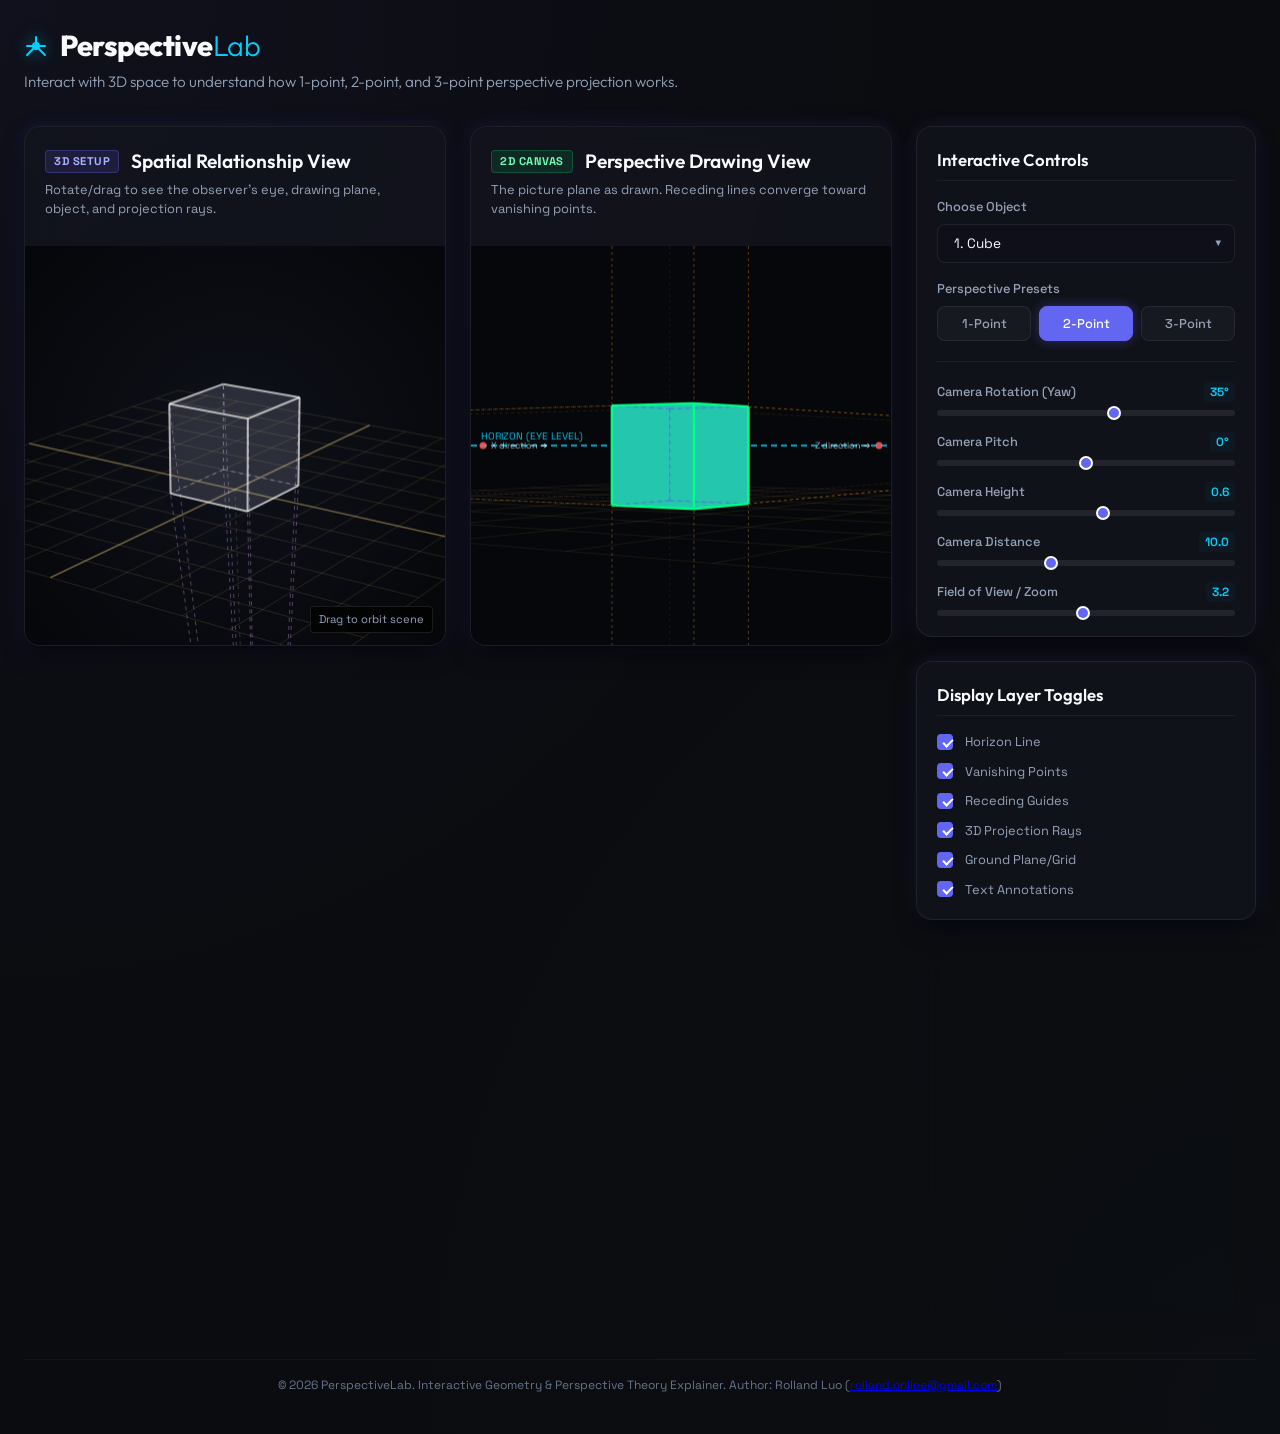
==== index.html @ 4de65877 "Initial commit of PerspectiveLab with ground-level reference updates" ====
<!DOCTYPE html>
<html lang="en">
<head>
  <meta charset="UTF-8">
  <meta name="viewport" content="width=device-width, initial-scale=1.0">
  <title>Interactive Perspective Drawing Explainer</title>
  <!-- Google Fonts -->
  <link rel="preconnect" href="https://fonts.googleapis.com">
  <link rel="preconnect" href="https://fonts.gstatic.com" crossorigin>
  <link href="https://fonts.googleapis.com/css2?family=Space+Grotesk:wght@400;500;700&family=Outfit:wght@300;400;600;800&display=swap" rel="stylesheet">
  <!-- Stylesheets -->
  <link rel="stylesheet" href="styles.css?v=10">
</head>
<body>
  <div class="app-container">
    <header class="app-header">
      <div class="header-logo">
        <svg width="24" height="24" viewBox="0 0 24 24" fill="none" xmlns="http://www.w3.org/2000/svg">
          <path d="M21 21L12 12M12 12L3 21M12 12V3M12 12H21M12 12H3" stroke="currentColor" stroke-width="2" stroke-linecap="round"/>
          <circle cx="12" cy="12" r="3" stroke="currentColor" stroke-width="2"/>
        </svg>
        <h1>Perspective<span>Lab</span></h1>
      </div>
      <p class="header-subtitle">Interact with 3D space to understand how 1-point, 2-point, and 3-point perspective projection works.</p>
    </header>

    <main class="app-layout">
      <!-- Visualizer Section -->
      <section class="visualizer-container">
        <!-- 3D Scene Viewer Card -->
        <div class="card canvas-card" id="setup-card">
          <div class="card-header">
            <div class="card-title-group">
              <span class="badge badge-primary">3D Setup</span>
              <h2>Spatial Relationship View</h2>
            </div>
            <p class="card-description">Rotate/drag to see the observer's eye, drawing plane, object, and projection rays.</p>
          </div>
          <div class="canvas-wrapper">
            <canvas id="setup-canvas"></canvas>
            <div class="canvas-overlay-hint">Drag to orbit scene</div>
          </div>
        </div>

        <!-- 2D Projected Canvas Card -->
        <div class="card canvas-card" id="perspective-card">
          <div class="card-header">
            <div class="card-title-group">
              <span class="badge badge-success">2D Canvas</span>
              <h2>Perspective Drawing View</h2>
            </div>
            <p class="card-description">The picture plane as drawn. Receding lines converge toward vanishing points.</p>
          </div>
          <div class="canvas-wrapper">
            <canvas id="perspective-canvas"></canvas>
          </div>
        </div>
      </section>

      <!-- Sidebar Controls Section -->
      <aside class="controls-sidebar">
        <!-- Configuration Card -->
        <div class="card">
          <h3>Interactive Controls</h3>
          
          <!-- Object Selection -->
          <div class="control-group">
            <label for="object-select">Choose Object</label>
            <div class="select-wrapper">
              <select id="object-select">
                <option value="cube" selected>1. Cube</option>
                <option value="chair">2. Armchair</option>
                <option value="house">3. Simplified House</option>
                <option value="column">4. Cylinder</option>
                <option value="triPrism">5. Prism</option>
                <option value="railroad">6. Railroad Track</option>
                <option value="stairs">7. Staircase</option>
              </select>
            </div>
          </div>

          <!-- Presets -->
          <div class="control-group">
            <label>Perspective Presets</label>
            <div class="button-grid">
              <button id="btn-1pt" class="btn btn-preset active">1-Point</button>
              <button id="btn-2pt" class="btn btn-preset">2-Point</button>
              <button id="btn-3pt" class="btn btn-preset">3-Point</button>
            </div>
          </div>

          <hr class="divider">

          <!-- Camera Adjustments -->
          <div class="control-group">
            <div class="slider-header">
              <label for="slider-yaw">Camera Rotation (Yaw)</label>
              <span class="slider-val" id="val-yaw">0°</span>
            </div>
            <input type="range" id="slider-yaw" min="-180" max="180" value="0" step="1">
          </div>

          <div class="control-group">
            <div class="slider-header">
              <label for="slider-pitch">Camera Pitch</label>
              <span class="slider-val" id="val-pitch">0°</span>
            </div>
            <input type="range" id="slider-pitch" min="-85" max="85" value="0" step="1">
          </div>

          <div class="control-group">
            <div class="slider-header">
              <label for="slider-height">Camera Height</label>
              <span class="slider-val" id="val-height">1.0</span>
            </div>
            <input type="range" id="slider-height" min="-5" max="5" value="1.0" step="0.1">
          </div>

          <div class="control-group">
            <div class="slider-header">
              <label for="slider-distance">Camera Distance</label>
              <span class="slider-val" id="val-distance">12.0</span>
            </div>
            <input type="range" id="slider-distance" min="1" max="25" value="12.0" step="0.5">
          </div>

          <div class="control-group">
            <div class="slider-header">
              <label for="slider-fov">Field of View / Zoom</label>
              <span class="slider-val" id="val-fov">3.0</span>
            </div>
            <input type="range" id="slider-fov" min="0.5" max="6.0" value="3.0" step="0.1">
          </div>
        </div>

        <!-- Visibility Toggles -->
        <div class="card">
          <h3>Display Layer Toggles</h3>
          
          <div class="checkbox-grid">
            <label class="checkbox-label">
              <input type="checkbox" id="chk-horizon" checked>
              <span class="checkbox-custom horizon"></span>
              Horizon Line
            </label>

            <label class="checkbox-label">
              <input type="checkbox" id="chk-vanishing" checked>
              <span class="checkbox-custom vanishing"></span>
              Vanishing Points
            </label>

            <label class="checkbox-label">
              <input type="checkbox" id="chk-orthogonals" checked>
              <span class="checkbox-custom orthogonals"></span>
              Receding Guides
            </label>

            <label class="checkbox-label">
              <input type="checkbox" id="chk-rays" checked>
              <span class="checkbox-custom rays"></span>
              3D Projection Rays
            </label>

            <label class="checkbox-label">
              <input type="checkbox" id="chk-ground" checked>
              <span class="checkbox-custom ground"></span>
              Ground Plane/Grid
            </label>

            <label class="checkbox-label">
              <input type="checkbox" id="chk-labels" checked>
              <span class="checkbox-custom labels"></span>
              Text Annotations
            </label>
          </div>
        </div>

        <!-- Concept Explainer Card -->
        <div class="card highlight-card" id="explainer-card">
          <div class="explainer-mode-badge" id="explainer-type-badge">2-Point Perspective</div>
          <h4 id="explainer-title">Two-Point Perspective</h4>
          <p id="explainer-text" class="explainer-description">
            Looking at the object from an angle while the camera remains level creates two vanishing points on the horizon line. Vertical lines remain parallel.
          </p>
          <div class="legend-box">
            <div class="legend-item"><span class="color-dot horizon-dot"></span> Horizon Line (Eye Level)</div>
            <div class="legend-item"><span class="color-dot vanishing-dot"></span> Vanishing Points (V1, V2, V3)</div>
            <div class="legend-item"><span class="color-dot orthogonals-dot"></span> Receding Orthogonals</div>
            <div class="legend-item"><span class="color-dot wireframe-dot"></span> Visible Surfaces & Edges (Front)</div>
            <div class="legend-item"><span class="color-dot hidden-dot"></span> Hidden Surfaces & Edges (Back)</div>
            <div class="legend-item"><span class="color-dot rays-dot"></span> Sight Rays (3D view)</div>
          </div>
        </div>
      </aside>
    </main>

    <footer class="app-footer">
      <p>&copy; 2026 PerspectiveLab. Interactive Geometry & Perspective Theory Explainer. Author: Rolland Luo (<a href="mailto:rolland.online@gmail.com">rolland.online@gmail.com</a>)</p>
    </footer>
  </div>

  <!-- Javascript Core -->
  <script src="app.js?v=20"></script>
</body>
</html>
---- styles.css ----
/* Theme and Variable Definitions */
:root {
  --bg-color: #0b0c10;
  --bg-grid: #13151f;
  --card-bg: rgba(20, 22, 32, 0.65);
  --card-border: rgba(255, 255, 255, 0.07);
  --text-primary: #f8fafc;
  --text-secondary: #94a3b8;
  --text-muted: #64748b;
  
  --primary: #6366f1;
  --primary-hover: #4f46e5;
  --primary-glow: rgba(99, 102, 241, 0.35);
  
  /* Feature Colors (matching implementation_plan.md) */
  --color-horizon: #00d2ff;
  --color-vanishing: #ff5e62;
  --color-orthogonals: #ff9f1c;
  --color-wireframe: #00ff87;
  --color-rays: #e0aaff;
  --color-ground: #ffd97d;
  --color-labels: #ffffff;
  
  --font-display: 'Outfit', -apple-system, BlinkMacSystemFont, "Segoe UI", Roboto, sans-serif;
  --font-sans: 'Space Grotesk', -apple-system, BlinkMacSystemFont, "Segoe UI", Roboto, sans-serif;
  
  --transition-fast: 0.15s ease;
  --transition-normal: 0.25s ease;
  
  --shadow-lg: 0 10px 25px -5px rgba(0, 0, 0, 0.5), 0 8px 10px -6px rgba(0, 0, 0, 0.5);
  --shadow-glow: 0 0 20px rgba(99, 102, 241, 0.15);
}

/* Reset & Core Styles */
* {
  box-sizing: border-box;
  margin: 0;
  padding: 0;
}

body {
  background-color: var(--bg-color);
  background-image: 
    radial-gradient(at 0% 0%, rgba(99, 102, 241, 0.05) 0px, transparent 50%),
    radial-gradient(at 100% 100%, rgba(29, 78, 88, 0.03) 0px, transparent 50%);
  color: var(--text-primary);
  font-family: var(--font-sans);
  line-height: 1.5;
  min-height: 100vh;
  overflow-x: hidden;
}

/* Scrollbars */
::-webkit-scrollbar {
  width: 8px;
  height: 8px;
}
::-webkit-scrollbar-track {
  background: rgba(255, 255, 255, 0.02);
}
::-webkit-scrollbar-thumb {
  background: rgba(255, 255, 255, 0.15);
  border-radius: 4px;
}
::-webkit-scrollbar-thumb:hover {
  background: rgba(255, 255, 255, 0.25);
}

/* App Layout */
.app-container {
  display: flex;
  flex-direction: column;
  min-height: 100vh;
  padding: 1.5rem;
  max-width: 1700px;
  margin: 0 auto;
  gap: 1.5rem;
}

/* Header */
.app-header {
  display: flex;
  flex-direction: column;
  gap: 0.25rem;
  padding-bottom: 0.5rem;
}

.header-logo {
  display: flex;
  align-items: center;
  gap: 0.75rem;
  color: var(--primary);
}

.header-logo svg {
  color: var(--color-horizon);
  filter: drop-shadow(0 0 8px rgba(0, 210, 255, 0.5));
  animation: logo-glow 3s infinite alternate;
}

@keyframes logo-glow {
  0% { filter: drop-shadow(0 0 4px rgba(0, 210, 255, 0.3)); }
  100% { filter: drop-shadow(0 0 10px rgba(0, 210, 255, 0.8)); }
}

.header-logo h1 {
  font-family: var(--font-display);
  font-size: 1.8rem;
  font-weight: 800;
  letter-spacing: -0.5px;
  color: var(--text-primary);
}

.header-logo h1 span {
  color: var(--color-horizon);
  font-weight: 300;
}

.header-subtitle {
  font-family: var(--font-display);
  font-size: 0.95rem;
  color: var(--text-secondary);
  font-weight: 300;
  max-width: 800px;
}

/* Main Layout Grid */
.app-layout {
  display: grid;
  grid-template-columns: 1fr 340px;
  gap: 1.5rem;
  align-items: start;
  flex: 1;
}

@media (max-width: 1200px) {
  .app-layout {
    grid-template-columns: 1fr;
  }
}

/* Visualizer (Canvases) */
.visualizer-container {
  display: grid;
  grid-template-columns: 1fr;
  gap: 1.5rem;
}

@media (min-width: 850px) {
  .visualizer-container {
    grid-template-columns: 1fr 1fr;
  }
}

/* Card Styling (Glassmorphism) */
.card {
  background: var(--card-bg);
  border: 1px solid var(--card-border);
  border-radius: 16px;
  padding: 1.25rem;
  backdrop-filter: blur(12px);
  -webkit-backdrop-filter: blur(12px);
  box-shadow: var(--shadow-lg), var(--shadow-glow);
  display: flex;
  flex-direction: column;
  gap: 1rem;
}

.canvas-card {
  padding: 0;
  overflow: hidden;
  height: 520px;
  display: flex;
  flex-direction: column;
  border: 1px solid rgba(255, 255, 255, 0.05);
}

.card-header {
  padding: 1.25rem 1.25rem 0.75rem 1.25rem;
}

.card-title-group {
  display: flex;
  align-items: center;
  gap: 0.75rem;
  margin-bottom: 0.25rem;
}

.card-header h2 {
  font-family: var(--font-display);
  font-size: 1.2rem;
  font-weight: 600;
}

.card-description {
  font-size: 0.8rem;
  color: var(--text-secondary);
}

/* Badges */
.badge {
  font-size: 0.7rem;
  text-transform: uppercase;
  font-weight: 700;
  letter-spacing: 0.5px;
  padding: 0.15rem 0.5rem;
  border-radius: 4px;
}

.badge-primary {
  background: rgba(99, 102, 241, 0.15);
  color: #a5b4fc;
  border: 1px solid rgba(99, 102, 241, 0.3);
}

.badge-success {
  background: rgba(0, 255, 135, 0.1);
  color: #6effb0;
  border: 1px solid rgba(0, 255, 135, 0.2);
}

/* Canvas Wrapper & Aspect Ratio */
.canvas-wrapper {
  flex: 1;
  position: relative;
  background: #06070a;
  display: flex;
  align-items: center;
  justify-content: center;
  min-height: 0; /* Important for flex child sizing */
}

canvas {
  width: 100%;
  height: 100%;
  display: block;
}

.canvas-overlay-hint {
  position: absolute;
  bottom: 12px;
  right: 12px;
  background: rgba(0, 0, 0, 0.7);
  border: 1px solid rgba(255, 255, 255, 0.1);
  padding: 4px 8px;
  border-radius: 4px;
  font-size: 0.7rem;
  color: var(--text-secondary);
  pointer-events: none;
  backdrop-filter: blur(4px);
}

/* Sidebar Controls */
.controls-sidebar {
  display: flex;
  flex-direction: column;
  gap: 1.5rem;
}

h3 {
  font-family: var(--font-display);
  font-size: 1.05rem;
  font-weight: 600;
  color: var(--text-primary);
  border-bottom: 1px solid rgba(255, 255, 255, 0.05);
  padding-bottom: 0.5rem;
}

/* Form Controls */
.control-group {
  display: flex;
  flex-direction: column;
  gap: 0.5rem;
}

.control-group label {
  font-size: 0.8rem;
  font-weight: 500;
  color: var(--text-secondary);
}

/* Dropdown Select styling */
.select-wrapper {
  position: relative;
}

select {
  width: 100%;
  background: rgba(15, 17, 26, 0.8);
  border: 1px solid var(--card-border);
  border-radius: 8px;
  padding: 0.6rem 1rem;
  color: var(--text-primary);
  font-family: var(--font-sans);
  font-size: 0.85rem;
  appearance: none;
  cursor: pointer;
  outline: none;
  transition: border-color var(--transition-fast);
}

select:focus {
  border-color: var(--primary);
}

.select-wrapper::after {
  content: '▼';
  font-size: 0.6rem;
  color: var(--text-secondary);
  position: absolute;
  right: 12px;
  top: 50%;
  transform: translateY(-50%);
  pointer-events: none;
}

/* Buttons and Preset Grid */
.button-grid {
  display: grid;
  grid-template-columns: repeat(3, 1fr);
  gap: 0.5rem;
}

.btn {
  background: rgba(255, 255, 255, 0.03);
  border: 1px solid var(--card-border);
  color: var(--text-secondary);
  padding: 0.5rem;
  border-radius: 8px;
  cursor: pointer;
  font-family: var(--font-sans);
  font-size: 0.8rem;
  font-weight: 500;
  transition: all var(--transition-fast);
  outline: none;
}

.btn:hover {
  background: rgba(255, 255, 255, 0.08);
  color: var(--text-primary);
  border-color: rgba(255, 255, 255, 0.15);
}

.btn-preset.active {
  background: var(--primary);
  border-color: var(--primary);
  color: white;
  box-shadow: 0 0 12px var(--primary-glow);
}

.divider {
  border: 0;
  height: 1px;
  background: rgba(255, 255, 255, 0.06);
  margin: 0.25rem 0;
}

/* Slider Controls */
.slider-header {
  display: flex;
  justify-content: space-between;
  align-items: center;
}

.slider-val {
  font-size: 0.75rem;
  font-weight: 600;
  color: var(--color-horizon);
  background: rgba(0, 110, 155, 0.08);
  padding: 1px 6px;
  border-radius: 4px;
}

/* Custom Range Inputs */
input[type="range"] {
  -webkit-appearance: none;
  width: 100%;
  height: 6px;
  background: rgba(255, 255, 255, 0.08);
  border-radius: 3px;
  outline: none;
  cursor: pointer;
}

input[type="range"]::-webkit-slider-thumb {
  -webkit-appearance: none;
  width: 14px;
  height: 14px;
  border-radius: 50%;
  background: var(--primary);
  border: 2px solid #fff;
  cursor: pointer;
  transition: transform var(--transition-fast);
}

input[type="range"]::-webkit-slider-thumb:hover {
  transform: scale(1.25);
  background: var(--color-horizon);
}

/* Checkbox Toggle Grid */
.checkbox-grid {
  display: grid;
  grid-template-columns: 1fr;
  gap: 0.65rem;
}

.checkbox-label {
  display: flex;
  align-items: center;
  gap: 0.75rem;
  font-size: 0.8rem;
  color: var(--text-secondary);
  cursor: pointer;
  user-select: none;
}

.checkbox-label input {
  position: absolute;
  opacity: 0;
  cursor: pointer;
  height: 0;
  width: 0;
}

.checkbox-custom {
  position: relative;
  height: 16px;
  width: 16px;
  background-color: rgba(255, 255, 255, 0.04);
  border: 1px solid var(--card-border);
  border-radius: 4px;
  transition: all var(--transition-fast);
}

.checkbox-label:hover .checkbox-custom {
  background-color: rgba(255, 255, 255, 0.1);
  border-color: rgba(255, 255, 255, 0.2);
}

.checkbox-label input:checked ~ .checkbox-custom {
  background-color: var(--primary);
  border-color: var(--primary);
}

/* Individual Checkbox Colored Icons */
.checkbox-label input:checked ~ .checkbox-custom::after {
  content: "";
  position: absolute;
  display: block;
  left: 5px;
  top: 2px;
  width: 4px;
  height: 8px;
  border: solid white;
  border-width: 0 2px 2px 0;
  transform: rotate(45deg);
}

/* Apply feature color accents to toggle checkboxes */
.checkbox-custom.horizon { border-left: 3px solid var(--color-horizon); }
.checkbox-custom.vanishing { border-left: 3px solid var(--color-vanishing); }
.checkbox-custom.orthogonals { border-left: 3px solid var(--color-orthogonals); }
.checkbox-custom.rays { border-left: 3px solid var(--color-rays); }
.checkbox-custom.ground { border-left: 3px solid var(--color-ground); }
.checkbox-custom.labels { border-left: 3px solid var(--color-labels); }

/* Highlight Card & Legend */
.highlight-card {
  border-left: 4px solid var(--primary);
  background: linear-gradient(135deg, rgba(99, 102, 241, 0.06) 0%, rgba(20, 22, 32, 0.6) 100%);
  gap: 0.75rem;
}

.explainer-mode-badge {
  align-self: flex-start;
  font-size: 0.65rem;
  font-weight: 700;
  background: var(--primary);
  color: #fff;
  padding: 0.15rem 0.5rem;
  border-radius: 4px;
  letter-spacing: 0.5px;
  text-transform: uppercase;
  box-shadow: 0 0 10px rgba(99, 102, 241, 0.3);
}

.highlight-card h4 {
  font-family: var(--font-display);
  font-size: 1rem;
  font-weight: 600;
}

.explainer-description {
  font-size: 0.8rem;
  color: var(--text-secondary);
  line-height: 1.4;
}

.legend-box {
  display: flex;
  flex-direction: column;
  gap: 0.4rem;
  background: rgba(0, 0, 0, 0.2);
  padding: 0.6rem;
  border-radius: 8px;
  border: 1px solid rgba(255, 255, 255, 0.03);
}

.legend-item {
  display: flex;
  align-items: center;
  gap: 0.5rem;
  font-size: 0.75rem;
  color: var(--text-secondary);
}

.color-dot {
  width: 8px;
  height: 8px;
  border-radius: 50%;
  display: inline-block;
}

.horizon-dot { background-color: var(--color-horizon); box-shadow: 0 0 4px var(--color-horizon); }
.vanishing-dot { background-color: var(--color-vanishing); box-shadow: 0 0 4px var(--color-vanishing); }
.orthogonals-dot { background-color: var(--color-orthogonals); box-shadow: 0 0 4px var(--color-orthogonals); }
.wireframe-dot { background-color: var(--color-wireframe); box-shadow: 0 0 4px var(--color-wireframe); }
.hidden-dot { background-color: rgba(99, 102, 241, 0.35); border: 1px dashed rgba(0, 255, 135, 0.6); box-shadow: 0 0 4px rgba(99, 102, 241, 0.3); }
.rays-dot { background-color: var(--color-rays); box-shadow: 0 0 4px var(--color-rays); }

/* Footer */
.app-footer {
  text-align: center;
  font-size: 0.75rem;
  color: var(--text-muted);
  padding: 1rem 0;
  border-top: 1px solid rgba(255, 255, 255, 0.04);
}
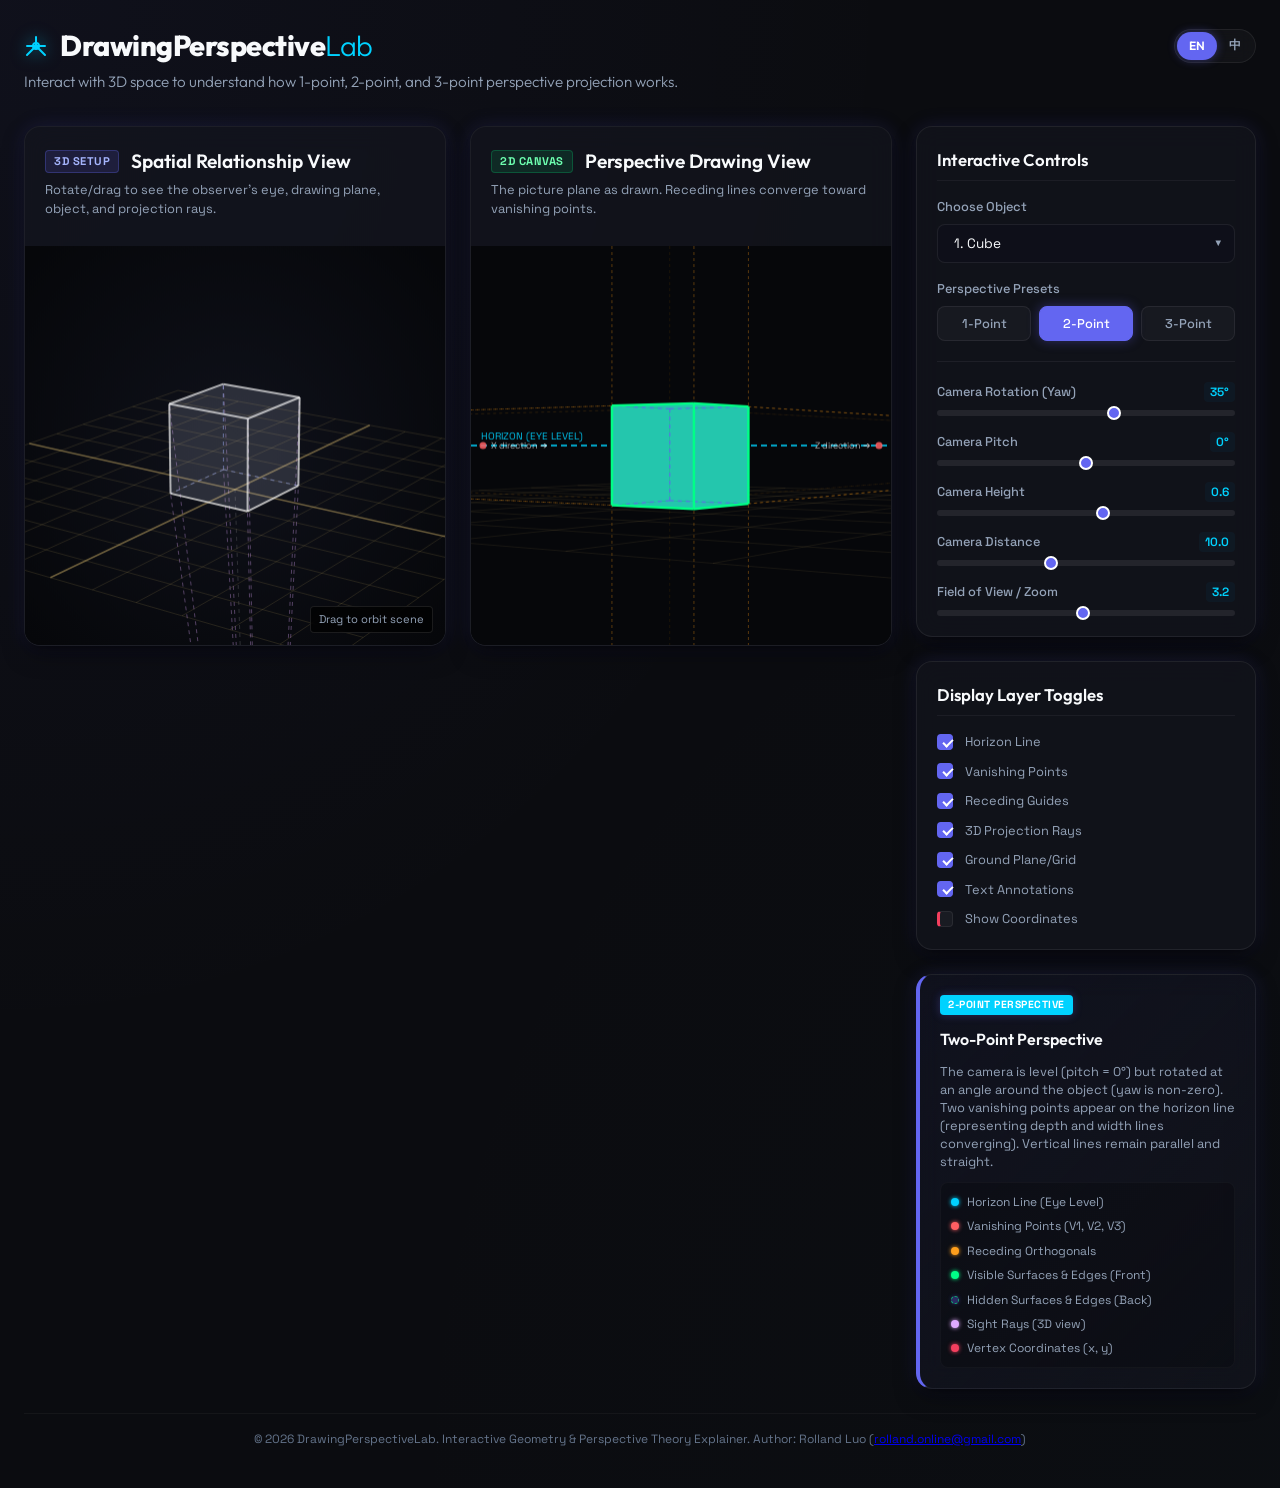
==== commit be6ab2fb: "Refactor to support multi-language, delete legacy Chinese files, and default show coordinates to unc" ====
--- a/index.html
+++ b/index.html
@@ -1,5 +1,6 @@
 <!DOCTYPE html>
 <html lang="en">
+
 <head>
   <meta charset="UTF-8">
   <meta name="viewport" content="width=device-width, initial-scale=1.0">
@@ -7,21 +8,32 @@
   <!-- Google Fonts -->
   <link rel="preconnect" href="https://fonts.googleapis.com">
   <link rel="preconnect" href="https://fonts.gstatic.com" crossorigin>
-  <link href="https://fonts.googleapis.com/css2?family=Space+Grotesk:wght@400;500;700&family=Outfit:wght@300;400;600;800&display=swap" rel="stylesheet">
+  <link
+    href="https://fonts.googleapis.com/css2?family=Space+Grotesk:wght@400;500;700&family=Outfit:wght@300;400;600;800&display=swap"
+    rel="stylesheet">
   <!-- Stylesheets -->
   <link rel="stylesheet" href="styles.css?v=10">
 </head>
+
 <body>
   <div class="app-container">
     <header class="app-header">
-      <div class="header-logo">
-        <svg width="24" height="24" viewBox="0 0 24 24" fill="none" xmlns="http://www.w3.org/2000/svg">
-          <path d="M21 21L12 12M12 12L3 21M12 12V3M12 12H21M12 12H3" stroke="currentColor" stroke-width="2" stroke-linecap="round"/>
-          <circle cx="12" cy="12" r="3" stroke="currentColor" stroke-width="2"/>
-        </svg>
-        <h1>Perspective<span>Lab</span></h1>
+      <div class="header-main-row">
+        <div class="header-logo">
+          <svg width="24" height="24" viewBox="0 0 24 24" fill="none" xmlns="http://www.w3.org/2000/svg">
+            <path d="M21 21L12 12M12 12L3 21M12 12V3M12 12H21M12 12H3" stroke="currentColor" stroke-width="2"
+              stroke-linecap="round" />
+            <circle cx="12" cy="12" r="3" stroke="currentColor" stroke-width="2" />
+          </svg>
+          <h1>DrawingPerspective<span>Lab</span></h1>
+        </div>
+        <div class="lang-switch-container">
+          <button class="lang-btn active" id="btn-lang-en">EN</button>
+          <button class="lang-btn" id="btn-lang-zh">中</button>
+        </div>
       </div>
-      <p class="header-subtitle">Interact with 3D space to understand how 1-point, 2-point, and 3-point perspective projection works.</p>
+      <p class="header-subtitle" id="header-subtitle">Interact with 3D space to understand how 1-point, 2-point, and
+        3-point perspective projection works.</p>
     </header>
 
     <main class="app-layout">
@@ -31,14 +43,15 @@
         <div class="card canvas-card" id="setup-card">
           <div class="card-header">
             <div class="card-title-group">
-              <span class="badge badge-primary">3D Setup</span>
-              <h2>Spatial Relationship View</h2>
-            </div>
-            <p class="card-description">Rotate/drag to see the observer's eye, drawing plane, object, and projection rays.</p>
+              <span class="badge badge-primary" id="setup-badge">3D Setup</span>
+              <h2 id="setup-title">Spatial Relationship View</h2>
+            </div>
+            <p class="card-description" id="setup-desc">Rotate/drag to see the observer's eye, drawing plane, object,
+              and projection rays.</p>
           </div>
           <div class="canvas-wrapper">
             <canvas id="setup-canvas"></canvas>
-            <div class="canvas-overlay-hint">Drag to orbit scene</div>
+            <div class="canvas-overlay-hint" id="setup-hint">Drag to orbit scene</div>
           </div>
         </div>
 
@@ -46,10 +59,11 @@
         <div class="card canvas-card" id="perspective-card">
           <div class="card-header">
             <div class="card-title-group">
-              <span class="badge badge-success">2D Canvas</span>
-              <h2>Perspective Drawing View</h2>
-            </div>
-            <p class="card-description">The picture plane as drawn. Receding lines converge toward vanishing points.</p>
+              <span class="badge badge-success" id="persp-badge">2D Canvas</span>
+              <h2 id="persp-title">Perspective Drawing View</h2>
+            </div>
+            <p class="card-description" id="persp-desc">The picture plane as drawn. Receding lines converge toward
+              vanishing points.</p>
           </div>
           <div class="canvas-wrapper">
             <canvas id="perspective-canvas"></canvas>
@@ -61,11 +75,11 @@
       <aside class="controls-sidebar">
         <!-- Configuration Card -->
         <div class="card">
-          <h3>Interactive Controls</h3>
-          
+          <h3 id="controls-title">Interactive Controls</h3>
+
           <!-- Object Selection -->
           <div class="control-group">
-            <label for="object-select">Choose Object</label>
+            <label for="object-select" id="label-object-select">Choose Object</label>
             <div class="select-wrapper">
               <select id="object-select">
                 <option value="cube" selected>1. Cube</option>
@@ -81,7 +95,7 @@
 
           <!-- Presets -->
           <div class="control-group">
-            <label>Perspective Presets</label>
+            <label id="label-presets">Perspective Presets</label>
             <div class="button-grid">
               <button id="btn-1pt" class="btn btn-preset active">1-Point</button>
               <button id="btn-2pt" class="btn btn-preset">2-Point</button>
@@ -94,7 +108,7 @@
           <!-- Camera Adjustments -->
           <div class="control-group">
             <div class="slider-header">
-              <label for="slider-yaw">Camera Rotation (Yaw)</label>
+              <label for="slider-yaw" id="label-yaw">Camera Rotation (Yaw)</label>
               <span class="slider-val" id="val-yaw">0°</span>
             </div>
             <input type="range" id="slider-yaw" min="-180" max="180" value="0" step="1">
@@ -102,7 +116,7 @@
 
           <div class="control-group">
             <div class="slider-header">
-              <label for="slider-pitch">Camera Pitch</label>
+              <label for="slider-pitch" id="label-pitch">Camera Pitch</label>
               <span class="slider-val" id="val-pitch">0°</span>
             </div>
             <input type="range" id="slider-pitch" min="-85" max="85" value="0" step="1">
@@ -110,7 +124,7 @@
 
           <div class="control-group">
             <div class="slider-header">
-              <label for="slider-height">Camera Height</label>
+              <label for="slider-height" id="label-height">Camera Height</label>
               <span class="slider-val" id="val-height">1.0</span>
             </div>
             <input type="range" id="slider-height" min="-5" max="5" value="1.0" step="0.1">
@@ -118,7 +132,7 @@
 
           <div class="control-group">
             <div class="slider-header">
-              <label for="slider-distance">Camera Distance</label>
+              <label for="slider-distance" id="label-distance">Camera Distance</label>
               <span class="slider-val" id="val-distance">12.0</span>
             </div>
             <input type="range" id="slider-distance" min="1" max="25" value="12.0" step="0.5">
@@ -126,7 +140,7 @@
 
           <div class="control-group">
             <div class="slider-header">
-              <label for="slider-fov">Field of View / Zoom</label>
+              <label for="slider-fov" id="label-fov">Field of View / Zoom</label>
               <span class="slider-val" id="val-fov">3.0</span>
             </div>
             <input type="range" id="slider-fov" min="0.5" max="6.0" value="3.0" step="0.1">
@@ -135,43 +149,49 @@
 
         <!-- Visibility Toggles -->
         <div class="card">
-          <h3>Display Layer Toggles</h3>
-          
+          <h3 id="toggles-title">Display Layer Toggles</h3>
+
           <div class="checkbox-grid">
             <label class="checkbox-label">
               <input type="checkbox" id="chk-horizon" checked>
               <span class="checkbox-custom horizon"></span>
-              Horizon Line
+              <span id="lbl-horizon">Horizon Line</span>
             </label>
 
             <label class="checkbox-label">
               <input type="checkbox" id="chk-vanishing" checked>
               <span class="checkbox-custom vanishing"></span>
-              Vanishing Points
+              <span id="lbl-vanishing">Vanishing Points</span>
             </label>
 
             <label class="checkbox-label">
               <input type="checkbox" id="chk-orthogonals" checked>
               <span class="checkbox-custom orthogonals"></span>
-              Receding Guides
+              <span id="lbl-orthogonals">Receding Guides</span>
             </label>
 
             <label class="checkbox-label">
               <input type="checkbox" id="chk-rays" checked>
               <span class="checkbox-custom rays"></span>
-              3D Projection Rays
+              <span id="lbl-rays">3D Projection Rays</span>
             </label>
 
             <label class="checkbox-label">
               <input type="checkbox" id="chk-ground" checked>
               <span class="checkbox-custom ground"></span>
-              Ground Plane/Grid
+              <span id="lbl-ground">Ground Plane/Grid</span>
             </label>
 
             <label class="checkbox-label">
               <input type="checkbox" id="chk-labels" checked>
               <span class="checkbox-custom labels"></span>
-              Text Annotations
+              <span id="lbl-labels">Text Annotations</span>
+            </label>
+
+            <label class="checkbox-label">
+              <input type="checkbox" id="chk-coords">
+              <span class="checkbox-custom coords"></span>
+              <span id="lbl-coords">Show Coordinates</span>
             </label>
           </div>
         </div>
@@ -181,26 +201,36 @@
           <div class="explainer-mode-badge" id="explainer-type-badge">2-Point Perspective</div>
           <h4 id="explainer-title">Two-Point Perspective</h4>
           <p id="explainer-text" class="explainer-description">
-            Looking at the object from an angle while the camera remains level creates two vanishing points on the horizon line. Vertical lines remain parallel.
+            Looking at the object from an angle while the camera remains level creates two vanishing points on the
+            horizon line. Vertical lines remain parallel.
           </p>
           <div class="legend-box">
-            <div class="legend-item"><span class="color-dot horizon-dot"></span> Horizon Line (Eye Level)</div>
-            <div class="legend-item"><span class="color-dot vanishing-dot"></span> Vanishing Points (V1, V2, V3)</div>
-            <div class="legend-item"><span class="color-dot orthogonals-dot"></span> Receding Orthogonals</div>
-            <div class="legend-item"><span class="color-dot wireframe-dot"></span> Visible Surfaces & Edges (Front)</div>
-            <div class="legend-item"><span class="color-dot hidden-dot"></span> Hidden Surfaces & Edges (Back)</div>
-            <div class="legend-item"><span class="color-dot rays-dot"></span> Sight Rays (3D view)</div>
+            <div class="legend-item"><span class="color-dot horizon-dot"></span> <span id="leg-horizon">Horizon Line
+                (Eye Level)</span></div>
+            <div class="legend-item"><span class="color-dot vanishing-dot"></span> <span id="leg-vanishing">Vanishing
+                Points (V1, V2, V3)</span></div>
+            <div class="legend-item"><span class="color-dot orthogonals-dot"></span> <span id="leg-orthogonals">Receding
+                Orthogonals</span></div>
+            <div class="legend-item"><span class="color-dot wireframe-dot"></span> <span id="leg-wireframe">Visible
+                Surfaces & Edges (Front)</span></div>
+            <div class="legend-item"><span class="color-dot hidden-dot"></span> <span id="leg-hidden">Hidden Surfaces &
+                Edges (Back)</span></div>
+            <div class="legend-item"><span class="color-dot rays-dot"></span> <span id="leg-rays">Sight Rays (3D
+                view)</span></div>
+            <div class="legend-item"><span class="color-dot coords-dot"></span> <span id="leg-coords">Vertex Coordinates (x, y)</span></div>
           </div>
         </div>
       </aside>
     </main>
 
     <footer class="app-footer">
-      <p>&copy; 2026 PerspectiveLab. Interactive Geometry & Perspective Theory Explainer. Author: Rolland Luo (<a href="mailto:rolland.online@gmail.com">rolland.online@gmail.com</a>)</p>
+      <p id="footer-text">&copy; 2026 DrawingPerspectiveLab. Interactive Geometry & Perspective Theory Explainer.
+        Author: Rolland Luo (<a href="mailto:rolland.online@gmail.com">rolland.online@gmail.com</a>)</p>
     </footer>
   </div>
 
   <!-- Javascript Core -->
   <script src="app.js?v=20"></script>
 </body>
-</html>
+
+</html>
--- a/styles.css
+++ b/styles.css
@@ -20,6 +20,7 @@
   --color-rays: #e0aaff;
   --color-ground: #ffd97d;
   --color-labels: #ffffff;
+  --color-coords: #f43f5e;
   
   --font-display: 'Outfit', -apple-system, BlinkMacSystemFont, "Segoe UI", Roboto, sans-serif;
   --font-sans: 'Space Grotesk', -apple-system, BlinkMacSystemFont, "Segoe UI", Roboto, sans-serif;
@@ -85,11 +86,52 @@
   padding-bottom: 0.5rem;
 }
 
+.header-main-row {
+  display: flex;
+  justify-content: space-between;
+  align-items: center;
+  width: 100%;
+}
+
 .header-logo {
   display: flex;
   align-items: center;
   gap: 0.75rem;
   color: var(--primary);
+}
+
+.lang-switch-container {
+  display: flex;
+  background: rgba(255, 255, 255, 0.03);
+  border: 1px solid var(--card-border);
+  border-radius: 20px;
+  padding: 2px;
+  backdrop-filter: blur(8px);
+  -webkit-backdrop-filter: blur(8px);
+}
+
+.lang-btn {
+  background: transparent;
+  border: none;
+  color: var(--text-secondary);
+  font-family: var(--font-display);
+  font-size: 0.75rem;
+  font-weight: 600;
+  padding: 0.35rem 0.75rem;
+  border-radius: 18px;
+  cursor: pointer;
+  transition: all var(--transition-fast);
+  outline: none;
+}
+
+.lang-btn:hover {
+  color: var(--text-primary);
+}
+
+.lang-btn.active {
+  background: var(--primary);
+  color: #fff;
+  box-shadow: 0 0 10px rgba(99, 102, 241, 0.4);
 }
 
 .header-logo svg {
@@ -464,6 +506,7 @@
 .checkbox-custom.rays { border-left: 3px solid var(--color-rays); }
 .checkbox-custom.ground { border-left: 3px solid var(--color-ground); }
 .checkbox-custom.labels { border-left: 3px solid var(--color-labels); }
+.checkbox-custom.coords { border-left: 3px solid var(--color-coords); }
 
 /* Highlight Card & Legend */
 .highlight-card {
@@ -528,6 +571,7 @@
 .wireframe-dot { background-color: var(--color-wireframe); box-shadow: 0 0 4px var(--color-wireframe); }
 .hidden-dot { background-color: rgba(99, 102, 241, 0.35); border: 1px dashed rgba(0, 255, 135, 0.6); box-shadow: 0 0 4px rgba(99, 102, 241, 0.3); }
 .rays-dot { background-color: var(--color-rays); box-shadow: 0 0 4px var(--color-rays); }
+.coords-dot { background-color: var(--color-coords); box-shadow: 0 0 4px var(--color-coords); }
 
 /* Footer */
 .app-footer {
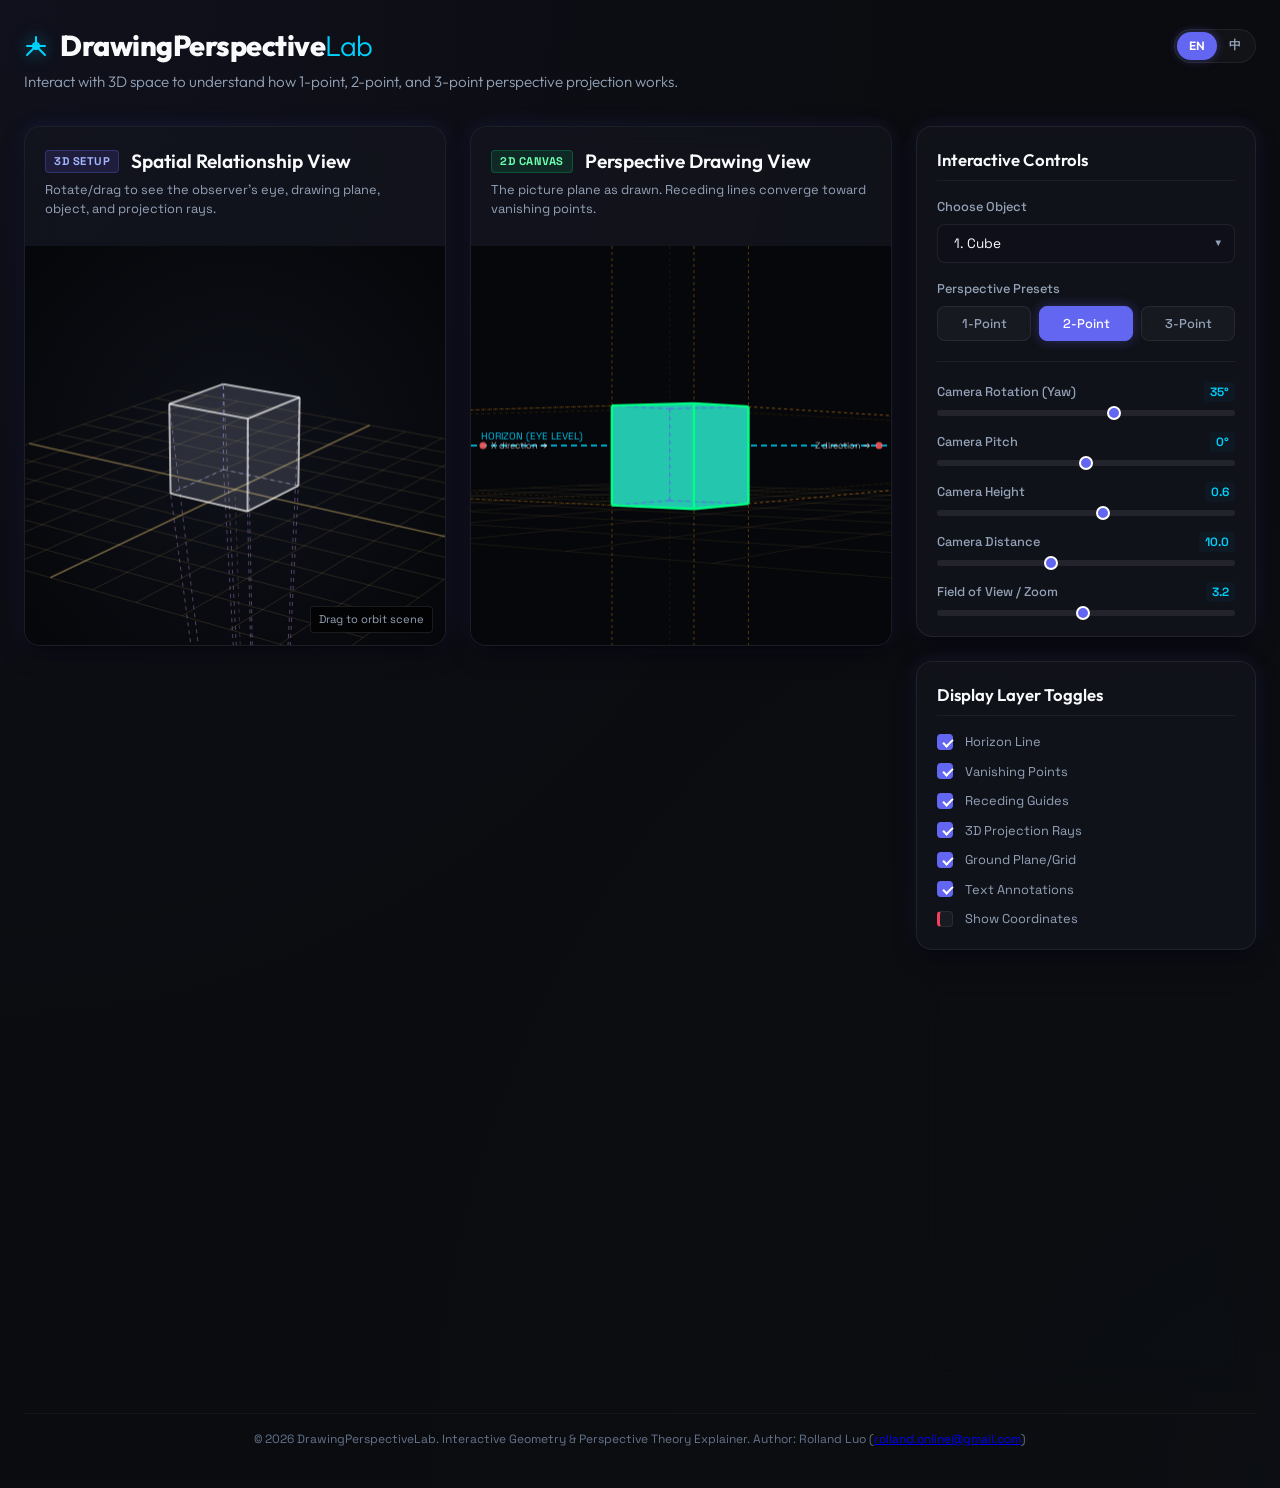
==== commit a9c95fd7: "Add decorated plate model with 16 small circles along its top edge" ====
--- a/index.html
+++ b/index.html
@@ -89,6 +89,7 @@
                 <option value="triPrism">5. Prism</option>
                 <option value="railroad">6. Railroad Track</option>
                 <option value="stairs">7. Staircase</option>
+                <option value="plate">8. Decorated Plate</option>
               </select>
             </div>
           </div>
